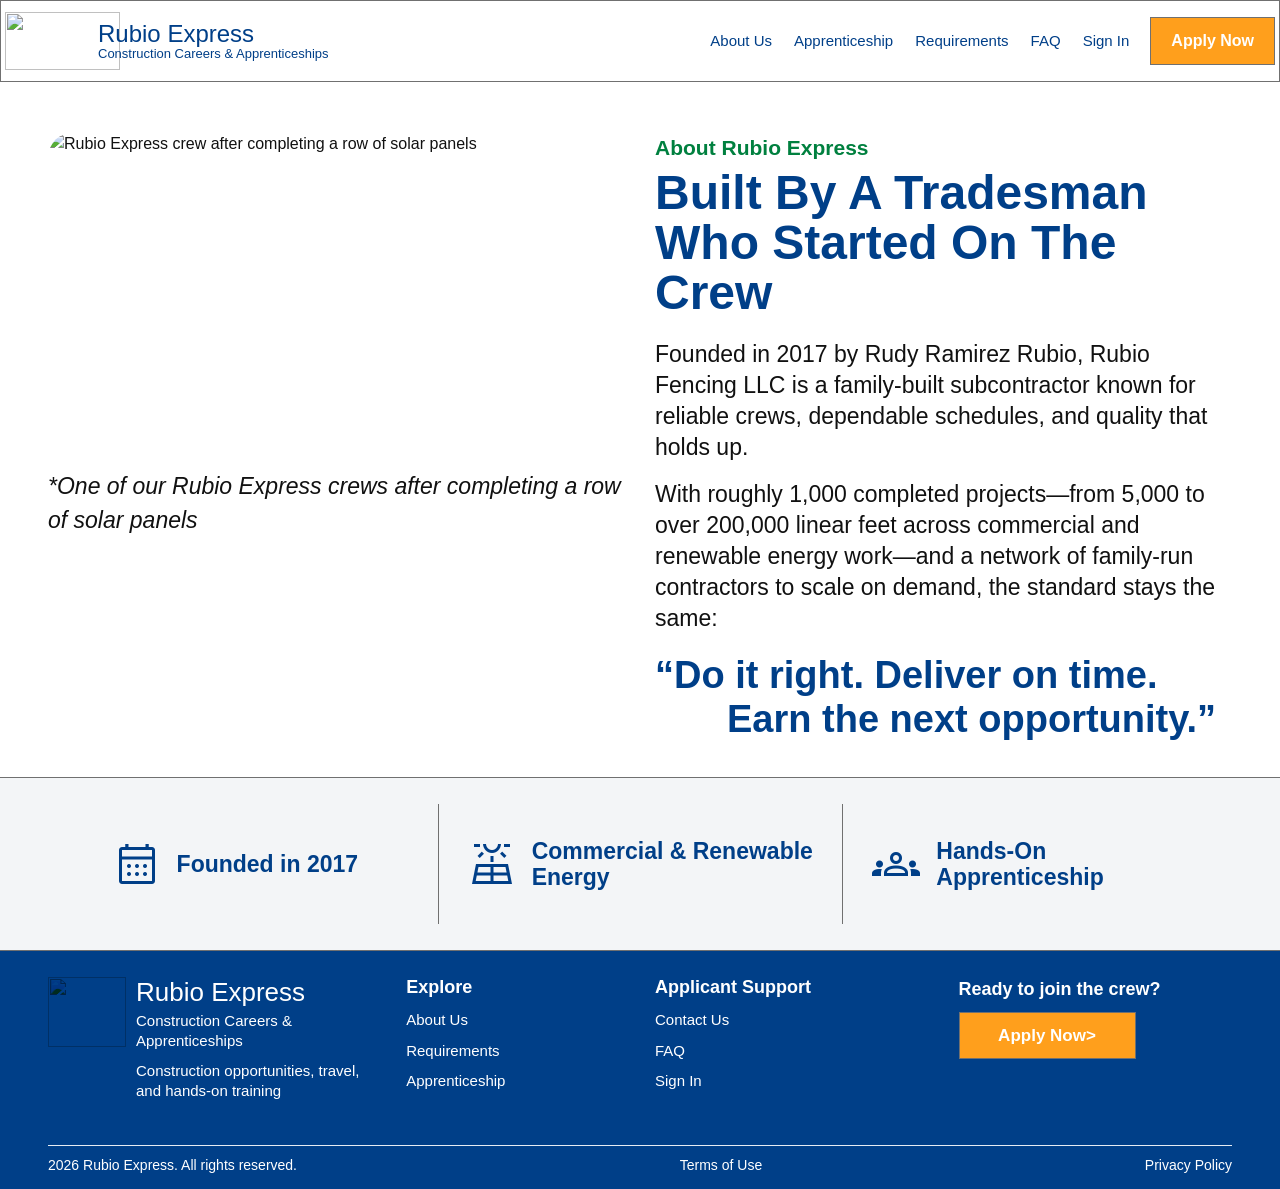
==== about.html @ 96857c82 "Add files via upload" ====
<!doctype html>
<html lang="en">
<head>
  <meta charset="utf-8">
  <meta name="viewport" content="width=device-width, initial-scale=1">
  <title>Rubio Express | About</title>

  <!-- Bootstrap CSS styles the navigation and page layout. -->
  <link rel="stylesheet" href="https://cdn.jsdelivr.net/npm/bootstrap@4.6.2/dist/css/bootstrap.min.css"
        integrity="sha384-xOolHFLEh07PJGoPkLv1IbcEPTNtaed2xpHsD9ESMhqIYd0nLMwNLD69Npy4HI+N"
        crossorigin="anonymous">

  <!-- CSS -->
  <link rel="stylesheet" href="style.css">
</head>
<body>
  <link rel="stylesheet"
      href="https://fonts.googleapis.com/css2?family=Material+Symbols+Outlined&amp;icon_names=calendar_month,groups,solar_power&amp;display=block">
	
  <!-- HEADER: logo, navigation, and the top Apply button. -->
  <header class="site-header">
    <nav class="navbar navbar-expand-lg navbar-light header-inner" aria-label="Main navigation">
      <a class="navbar-brand brand" href="index.html">
        <img class="brand-logo" src="assets/rubio-logo.png" alt="">
        <span class="brand-copy">
          <span class="brand-name">Rubio Express</span>
          <span class="brand-tagline">Construction Careers &amp; Apprenticeships</span>
        </span>
      </a>

      <button class="navbar-toggler" type="button" data-toggle="collapse"
              data-target="#mainNavigation" aria-controls="mainNavigation"
              aria-expanded="false" aria-label="Open navigation">
        <span class="navbar-toggler-icon"></span>
      </button>

      <div class="collapse navbar-collapse" id="mainNavigation">
        <ul class="navbar-nav ml-auto align-items-lg-center">
          <!-- links to pages from other XD artboards. -->
          <li class="nav-item"><a class="nav-link" href="about.html">About Us</a></li>
          <li class="nav-item"><a class="nav-link" href="apprenticeship.html">Apprenticeship</a></li>
          <li class="nav-item"><a class="nav-link" href="requirements.html">Requirements</a></li>
          <li class="nav-item"><a class="nav-link" href="faq.html">FAQ</a></li>
          <li class="nav-item"><a class="nav-link" href="sign-in.html">Sign In</a></li>
          <li class="nav-item">
            <a class="header-apply" href="apply.html">Apply Now</a>
          </li>
        </ul>
      </div>
    </nav>
  </header>

 <main>
  <section class="about-intro" aria-labelledby="about-title">
    <div class="page-width">
      <div class="row">

        <!-- Text comes first on phone; Bootstrap moves it right on desktop. -->
        <div class="col-lg-6 about-copy order-lg-2">
          <p class="about-eyebrow">About Rubio Express</p>

          <h1 class="about-title" id="about-title">
            Built By A Tradesman<br>
            Who Started On The Crew<span class="phone-period">.</span>
          </h1>

          <p class="about-description">
            Founded in 2017 by Rudy Ramirez Rubio, Rubio Fencing LLC is a
            family-built subcontractor known for reliable crews, dependable
            schedules, and quality that holds up.
          </p>

          <p class="about-description">
            With roughly 1,000 completed projects—from 5,000 to over 200,000
            linear feet across commercial and renewable energy work—and a
            network of family-run contractors to scale on demand, the standard
            stays the same:
          </p>

          <p class="about-quote">
            “Do it right. Deliver on time.
            <span>Earn the next opportunity.”</span>
          </p>
        </div>

        <!-- This appears on the left on desktop, below the text on phone. -->
        <div class="col-lg-6 about-photo order-lg-1">
          <img src="assets/rubio-crew.png.png"
               alt="Rubio Express crew after completing a row of solar panels">

          <p class="about-caption d-none d-lg-block">
            *One of our Rubio Express crews after completing a row of solar panels
          </p>
        </div>

      </div>
    </div>
  </section>

  <section class="about-highlights" aria-label="About Rubio Express highlights">
    <div class="page-width">
      <div class="row">
        <div class="col-lg-4">
          <div class="about-highlight">
            <span class="about-icon" aria-hidden="true">calendar_month</span>
            <p>Founded in 2017</p>
          </div>
        </div>

        <div class="col-lg-4">
          <div class="about-highlight">
            <span class="about-icon" aria-hidden="true">solar_power</span>
            <p>Commercial &amp; Renewable Energy</p>
          </div>
        </div>

        <div class="col-lg-4">
          <div class="about-highlight">
            <span class="about-icon" aria-hidden="true">groups</span>
            <p>Hands-On Apprenticeship</p>
          </div>
        </div>
      </div>
    </div>
  </section>
</main>

  <!-- PAGE FOOTER: brand, links, application prompt, and legal links. -->
  <footer class="site-footer">
    <div class="page-width">
      <div class="footer-main">
        <div class="footer-brand">
          <img class="footer-logo" src="assets/rubio-logo.png" alt="">
          <div>
            <h2>Rubio Express</h2>
            <p>Construction Careers &amp; Apprenticeships</p>
            <p class="footer-description">Construction opportunities, travel, and hands-on training</p>
          </div>
        </div>

        <nav class="footer-links" aria-label="Explore">
          <h2>Explore</h2>
          <a href="about.html">About Us</a>
          <a href="requirements.html">Requirements</a>
          <a href="apprenticeship.html">Apprenticeship</a>
        </nav>

        <nav class="footer-links" aria-label="Applicant support">
          <h2>Applicant Support</h2>
          <a href="contact.html">Contact Us</a>
          <a href="faq.html">FAQ</a>
          <a href="sign-in.html">Sign In</a>
        </nav>

        <div class="footer-cta">
          <p>Ready to join the crew?</p>
          <a class="button button-orange" href="apply.html">Apply Now <span aria-hidden="true">&gt;</span></a>
        </div>
      </div>

      <div class="footer-bottom">
        <p class="copyright">2026 Rubio Express. All rights reserved.</p>
        <a href="terms.html">Terms of Use</a>
        <a href="privacy.html">Privacy Policy</a>
      </div>
    </div>
  </footer>

  <!-- Bootstrap 4 scripts for the responsive navigation button -->
  <script src="https://cdn.jsdelivr.net/npm/jquery@3.5.1/dist/jquery.slim.min.js"
          integrity="sha384-DfXdz2htPH0lsSSs5nCTpuj/zy4C+OGpamoFVy38MVBnE+IbbVYUew+OrCXaRkfj"
          crossorigin="anonymous"></script>
  <script src="https://cdn.jsdelivr.net/npm/bootstrap@4.6.2/dist/js/bootstrap.bundle.min.js"
          integrity="sha384-Fy6S3B9q64WdZWQUiU+q4/2Lc9npb8tCaSX9FK7E8HnRr0Jz8D6OP9dO5Vg3Q9ct"
          crossorigin="anonymous"></script>
</body>
</html>
---- style.css ----
/* COLORS taken from the Rubio Express Home artboard in XD. */
:root {
  --rubio-blue: #003f88;
  --rubio-green: #00803f;
  --rubio-orange: #ff9f1c;
  --light-gray: #f3f5f7;
  --dark-text: #111111;
}

* {
  box-sizing: border-box;
}

html {
  scroll-behavior: smooth;
}

body {
  margin: 0;
  color: var(--dark-text);
  font-family: "Segoe UI", Arial, sans-serif;
}

a {
  color: inherit;
}

a:focus-visible,
button:focus-visible {
  outline: 3px solid #111111;
  outline-offset: 3px;
}

.page-width {
  width: calc(100% - 96px);
  max-width: 1270px;
  margin-right: auto;
  margin-left: auto;
}

/* HEADER */
.site-header {
  border: 1px solid #707070;
  background: #ffffff;
}

.header-inner {
  width: 100%;
  max-width: 1366px;
  min-height: 80px;
  margin: 0 auto;
  padding: 0 4px;
}

.brand {
  display: flex;
  align-items: center;
  margin-right: 18px;
  padding: 0;
  white-space: nowrap;
}

.brand-logo {
  width: 115px;
  height: 58px;
  margin-right: -22px;
  object-fit: cover;
}

.brand-copy {
  display: flex;
  flex-direction: column;
  color: var(--rubio-blue);
  line-height: 1.15;
}

.brand-name {
  font-size: 24px;
}

.brand-tagline {
  font-size: 13px;
}

.site-header .navbar-nav .nav-link {
  padding: 10px 11px;
  color: var(--rubio-blue);
  font-size: 15px;
}

.site-header .navbar-nav .nav-link {
  border-radius: 4px;
  transition: background-color 0.2s ease, color 0.2s ease;
}

.site-header .navbar-nav .nav-link:hover,
.site-header .navbar-nav .nav-link:focus {
  color: var(--rubio-green);
  background-color: #e8f5e9;
  text-decoration: none;
}

.header-apply {
  display: inline-block;
  margin-left: 10px;
  padding: 11px 20px;
  border: 1px solid #707070;
  background: var(--rubio-orange);
  color: #ffffff;
  font-size: 16px;
  font-weight: 700;
  text-decoration: none;
}

.header-apply:hover,
.button-orange:hover {
  background: #ed8e0d;
  color: #ffffff;
  text-decoration: none;
}

/* HERO / BODY */
.hero {
  padding: 31px 0 38px;
  background: #ffffff;
}

.hero-inner {
  display: grid;
  grid-template-columns: minmax(0, 0.78fr) minmax(0, 1fr);
  gap: 28px;
  align-items: center;
}

.hero-copy {
  padding-top: 8px;
}

.eyebrow {
  margin: 0 0 4px;
  color: var(--rubio-green);
  font-size: 25px;
  font-weight: 700;
  line-height: 1.15;
  text-transform: uppercase;
}

.hero h1 {
  margin: 0;
  color: var(--rubio-blue);
  font-size: 61px;
  font-weight: 700;
  line-height: 0.98;
}

.hero-description {
  max-width: 560px;
  margin: 24px 0 24px 10px;
  font-size: 23px;
  line-height: 1.4;
}

.hero-actions {
  display: flex;
  flex-wrap: wrap;
  gap: 12px;
  margin-left: 40px;
}

.button {
  display: inline-flex;
  min-height: 52px;
  align-items: center;
  justify-content: center;
  padding: 10px 17px;
  font-size: 19px;
  font-weight: 700;
  text-align: center;
  text-decoration: none;
}

.button-orange {
  min-width: 207px;
  border: 1px solid #707070;
  background: var(--rubio-orange);
  color: #ffffff;
}

.button-outline {
  min-width: 248px;
  border: 1px solid var(--rubio-blue);
  background: #ffffff;
  color: var(--rubio-blue);
}

.button-outline:hover {
  background: #edf3fa;
  color: var(--rubio-blue);
  text-decoration: none;
}

.hero-photo img {
  display: block;
  width: 100%;
  aspect-ratio: 697 / 410;
  border-radius: 27px;
  object-fit: cover;
  object-position: center;
}

/* THREE BENEFITS */
.benefits-band {
  padding: 40px 0;
  border-top: 1px solid #707070;
  background: var(--light-gray);
}

.benefits-grid {
  display: grid;
  grid-template-columns: repeat(3, minmax(0, 1fr));
  gap: 40px;
}

.benefit-card {
  display: grid;
  min-height: 132px;
  grid-template-columns: 55px 1fr;
  gap: 14px;
  align-items: center;
  padding: 18px 20px;
  border: 1px solid #d4d8dc;
  background: #ffffff;
}

.benefit-icon {
  display: flex;
  width: 48px;
  height: 48px;
  align-items: center;
  justify-content: center;
  border-radius: 50%;
  background: #eef3f8;
  color: var(--rubio-blue);
  font-size: 29px;
  font-weight: 700;
  line-height: 1;
}

.benefit-card h2 {
  margin: 0 0 10px;
  color: var(--rubio-blue);
  font-size: 21px;
  font-weight: 600;
  line-height: 1.15;
}

.benefit-card p {
  margin: 0;
  color: var(--rubio-blue);
  font-size: 16px;
  line-height: 1.35;
}

/* FOOTER */
.site-footer {
  padding: 26px 0 12px;
  background: var(--rubio-blue);
  color: #ffffff;
}

.footer-main {
  display: grid;
  grid-template-columns: 1.2fr 0.8fr 1fr 1fr;
  gap: 30px;
  align-items: start;
  min-height: 168px;
}

.footer-brand {
  display: flex;
  gap: 10px;
  align-items: flex-start;
}

.footer-logo {
  width: 78px;
  height: 70px;
  object-fit: cover;
  mix-blend-mode: multiply;
}

.footer-brand h2 {
  margin: 0 0 2px;
  font-size: 26px;
  font-weight: 400;
}

.footer-brand p,
.footer-cta p {
  margin: 0 0 9px;
  font-size: 15px;
  line-height: 1.35;
}

.footer-brand .footer-description {
  max-width: 285px;
  margin-top: 10px;
}

.footer-links h2,
.footer-cta p {
  margin: 0 0 10px;
  font-size: 18px;
  font-weight: 600;
}

.footer-links a {
  display: block;
  width: fit-content;
  margin: 0 0 8px;
  color: #ffffff;
  font-size: 15px;
  text-decoration: none;
}

.footer-cta .button {
  min-width: 177px;
  min-height: 43px;
  font-size: 17px;
}

.footer-bottom {
  display: flex;
  min-height: 32px;
  align-items: center;
  justify-content: space-between;
  gap: 16px;
  padding-top: 8px;
  border-top: 1px solid rgba(255, 255, 255, 0.9);
  font-size: 14px;
}

.footer-bottom p {
  margin: 0;
}

.footer-bottom a {
  color: #ffffff;
  text-decoration: none;
}

.footer-bottom a:hover {
  text-decoration: underline;
}

/* PHONE LAYOUT */
@media (max-width: 992.98px) {
  .header-inner {
    padding: 0 10px;
  }

  .site-header .navbar-collapse {
    padding: 8px 0 14px;
  }

  .site-header .navbar-nav .nav-link {
    padding: 8px 0;
  }

  .header-apply {
    margin: 8px 0 0;
  }

  .page-width {
    width: calc(100% - 40px);
  }

  .hero-inner {
    grid-template-columns: 1fr;
    gap: 18px;
  }

  .hero-copy {
    padding-top: 0;
  }

  .hero h1 {
    font-size: 42px;
  }

  .hero-description {
    font-size: 19px;
  }

  .benefits-grid {
    grid-template-columns: 1fr;
    gap: 14px;
  }

  .footer-main {
    grid-template-columns: 1fr 1fr;
    gap: 24px;
  }
}

@media (max-width: 575.98px) {
  .header-inner {
    min-height: 58px;
  }

  .brand {
    margin-right: auto;
  }

  .brand-logo {
    width: 52px;
    height: 49px;
    margin-right: -8px;
  }

  .brand-name {
    font-size: 14px;
  }

  .brand-tagline {
    font-size: 8px;
  }

  .page-width {
    width: calc(100% - 28px);
  }

  .hero {
    padding: 18px 0 24px;
  }

  .eyebrow {
    margin-bottom: 3px;
    font-size: 15px;
  }

  .hero h1 {
    font-size: 35px;
    line-height: 1.04;
  }

  .hero-description {
    margin: 18px 0;
    font-size: 18px;
    line-height: 1.35;
  }

  .hero-actions {
    flex-direction: column;
    align-items: center;
    gap: 8px;
    margin: 0 0 2px;
  }

  .button {
    min-height: 42px;
    font-size: 16px;
  }

  .hero-actions .button-orange {
    min-width: 128px;
  }

  .hero-actions .button-outline {
    min-width: 220px;
  }

  .hero-photo img {
    aspect-ratio: 365 / 174;
    border-radius: 24px;
  }

  .benefits-band {
    padding: 22px 0;
  }

  .benefit-card {
    min-height: 128px;
    grid-template-columns: 48px 1fr;
    gap: 12px;
    padding: 15px;
  }

  .benefit-icon {
    width: 42px;
    height: 42px;
    font-size: 25px;
  }

  .benefit-card h2 {
    margin-bottom: 7px;
    font-size: 18px;
  }

  .benefit-card p {
    font-size: 14px;
  }

  .site-footer {
    padding: 18px 0 10px;
  }

  .footer-main {
    grid-template-columns: 1fr;
    gap: 16px;
    min-height: 0;
  }

  .footer-logo {
    width: 70px;
    height: 62px;
  }

  .footer-brand h2 {
    font-size: 22px;
  }

  .footer-brand p,
  .footer-cta p {
    font-size: 13px;
  }

  /* The phone artboard keeps the footer brand and Apply button, not the link columns. */
  .footer-links {
    display: none;
  }

  .footer-cta {
    display: flex;
    align-items: center;
    justify-content: space-between;
    gap: 8px;
  }

  .footer-cta p {
    margin: 0;
    font-size: 15px;
    font-weight: 600;
  }

  .footer-cta .button {
    min-width: 150px;
    min-height: 40px;
    padding: 8px 12px;
    font-size: 15px;
  }

  .footer-bottom {
    display: grid;
    grid-template-columns: 1fr 1fr;
    gap: 8px;
    margin-top: 12px;
    text-align: center;
  }

  .copyright {
    grid-column: 1 / -1;
    order: -1;
  }

  .footer-bottom a:first-of-type {
    text-align: left;
  }

  .footer-bottom a:last-of-type {
    text-align: right;
  }
}

.about-intro {
  padding: 50px 0 36px;
}

.about-eyebrow {
  margin: 0 0 4px;
  color: var(--rubio-green);
  font-size: 21px;
  font-weight: 700;
}

.about-title {
  margin: 0 0 20px;
  color: var(--rubio-blue);
  font-size: 48px;
  font-weight: 700;
  line-height: 1.05;
}

.about-description {
  margin: 0 0 16px;
  font-size: 23px;
  line-height: 1.35;
}

.about-quote {
  margin: 20px 0 0;
  color: var(--rubio-blue);
  font-size: 38px;
  font-weight: 700;
  line-height: 1.15;
}

.about-quote span {
  display: block;
  margin-left: 72px;
}

.about-photo img {
  display: block;
  width: 100%;
  aspect-ratio: 658 / 366;
  border-radius: 26px;
  object-fit: cover;
}

.about-caption {
  margin: 16px 0 0;
  font-size: 23px;
  font-style: italic;
}

.about-highlights {
  padding: 26px 0;
  border-top: 1px solid #707070;
  border-bottom: 1px solid #707070;
  background: var(--light-gray);
}

.about-highlight {
  display: flex;
  min-height: 120px;
  align-items: center;
  justify-content: center;
  gap: 16px;
  padding: 14px;
}

.about-icon {
  color: var(--rubio-blue);
  font-family: "Material Symbols Outlined";
  font-size: 48px;
  line-height: 1;
}

.about-highlight p {
  margin: 0;
  color: var(--rubio-blue);
  font-size: 23px;
  font-weight: 700;
  line-height: 1.15;
}

.phone-period {
  display: none;
}

@media (max-width: 991.98px) {
  .about-intro {
    padding: 18px 0 24px;
  }

  .about-title {
    font-size: 31px;
  }

  .about-description {
    font-size: 19px;
  }

  .about-quote {
    margin-top: 18px;
    font-size: 25px;
  }

  .about-quote span {
    margin-left: 31px;
  }

  .about-photo {
    margin-top: 16px;
  }

  .about-highlight {
    min-height: 72px;
    justify-content: flex-start;
    padding: 10px 28px;
  }

  .phone-period {
    display: inline;
  }
}

/* Divider lines between the About highlights */
.about-highlights .row > div + div {
  border-left: 1px solid #707070;
}

@media (max-width: 991.98px) {
  .about-highlights .row > div + div {
    border-left: 0;
    border-top: 1px solid #707070;
  }
}

/* APPRENTICESHIP PAGE */
.apprenticeship-page {
  color: #26334a;
}

/* Introduction */
.apprenticeship-intro {
  padding: 54px 0 40px;
}

.apprenticeship-intro-grid {
  display: grid;
  grid-template-columns: minmax(0, 640fr) minmax(0, 598fr);
  gap: 32px;
  align-items: start;
}

.apprenticeship-kicker {
  margin: 0 0 10px;
  color: #00803f;
  font-size: 24px;
  font-weight: 700;
  line-height: 30px;
}

.apprenticeship-intro h1 {
  margin: 0 0 20px;
  color: #003f88;
  font-size: 60px;
  font-weight: 700;
  line-height: 68px;
}

.apprenticeship-lead {
  margin: 0;
  font-size: 24px;
  line-height: 32px;
}

.apprenticeship-photo img {
  display: block;
  width: 100%;
  height: 352px;
  border-radius: 12px;
  object-fit: cover;
}

/* Reading column and sidebar */
.apprenticeship-layout {
  display: grid;
  grid-template-columns: minmax(0, 774fr) minmax(0, 444fr);
  gap: 52px;
  align-items: start;
}

.apprenticeship-divider {
  border: 0;
  border-top: 1px solid #d6dfea;
  margin: 0 0 20px;
}

.apprenticeship-topic h2 {
  margin: 0 0 18px;
  color: #003f88;
  font-size: 36px;
  font-weight: 700;
  line-height: 44px;
}

.apprenticeship-topic p,
.apprenticeship-topic li,
.apprenticeship-sidebar p {
  font-size: 22px;
  line-height: 30px;
}

.apprenticeship-topic p {
  margin: 0 0 12px;
}

.apprenticeship-topic ul {
  margin: 0 0 12px;
  padding-left: 22px;
}

.apprenticeship-topic.divided-topic {
  margin-top: 26px;
  padding-top: 20px;
  border-top: 1px solid #d6dfea;
}

.apprenticeship-sidebar {
  min-height: 1088px;
  padding: 44px 32px;
  border-radius: 12px;
  background: #f3f5f7;
}

.apprenticeship-sidebar h2 {
  margin: 0 0 18px;
  color: #003f88;
  font-size: 28px;
  font-weight: 600;
  line-height: 36px;
}

.apprenticeship-sidebar p {
  margin: 0 0 14px;
}

.apprenticeship-sidebar .apprenticeship-divider {
  margin: 28px 0;
}

.apprenticeship-contact {
  color: #003f88;
  font-size: 22px;
  text-decoration: underline;
}

/* Closing section */
.apprenticeship-next-step {
  display: grid;
  grid-template-columns: 1fr 340px;
  align-items: start;
  margin-top: 32px;
  padding: 19px 0 18px;
  border-top: 1px solid #d6dfea;
}

.apprenticeship-next-step h2 {
  margin: 0 0 12px;
  color: #003f88;
  font-size: 36px;
  font-weight: 700;
  line-height: 44px;
}

.apprenticeship-next-step p {
  margin: 0 0 10px;
  font-size: 22px;
  line-height: 30px;
}

.apprenticeship-next-step > div > a {
  color: #003f88;
  font-size: 20px;
  text-decoration: underline;
}

.apprenticeship-button {
  display: flex;
  min-height: 64px;
  align-items: center;
  justify-content: center;
  margin-top: 24px;
  border-radius: 8px;
  background: #ff9f1c;
  color: #ffffff;
  font-size: 20px;
  font-weight: 700;
  text-decoration: none;
}

.apprenticeship-button:hover {
  background: #ed8e0d;
  color: #ffffff;
  text-decoration: none;
}

/* On smaller screens, put the columns one under another. */
@media (max-width: 991.98px) {
  .apprenticeship-intro {
    padding: 30px 0;
  }

  .apprenticeship-intro-grid,
  .apprenticeship-layout {
    grid-template-columns: 1fr;
    gap: 22px;
  }

  .apprenticeship-intro h1 {
    font-size: 42px;
    line-height: 48px;
  }

  .apprenticeship-photo img {
    height: 300px;
  }

  .apprenticeship-sidebar {
    min-height: 0;
  }

  .apprenticeship-next-step {
    grid-template-columns: 1fr;
    gap: 14px;
  }

  .apprenticeship-button {
    width: 100%;
    max-width: 340px;
    margin-top: 0;
  }
}

/* Smaller phone adjustments */
@media (max-width: 575.98px) {
  .apprenticeship-intro h1 {
    font-size: 35px;
    line-height: 40px;
  }

  .apprenticeship-kicker {
    font-size: 18px;
  }

  .apprenticeship-lead,
  .apprenticeship-topic p,
  .apprenticeship-topic li,
  .apprenticeship-sidebar p {
    font-size: 18px;
    line-height: 26px;
  }

  .apprenticeship-topic h2,
  .apprenticeship-next-step h2 {
    font-size: 28px;
    line-height: 34px;
  }

  .apprenticeship-sidebar h2 {
    font-size: 24px;
    line-height: 30px;
  }

  .apprenticeship-photo img {
    height: 220px;
  }
}

/* Requirements page text colors from the artboard. */
.requirements-page {
  color: #000000;
}

.requirements-page h1,
.requirements-page h2,
.requirements-page h3 {
  color: var(--rubio-blue);
}

.requirements-kicker {
  color: var(--rubio-green);
}

/* Horizontal divider lines. */
.requirements-divider {
  width: calc(100% - 10px);
  margin: 30px auto;
  border: 0;
  border-top: 1.5px solid #707070;
}

/* Three desktop expectation columns. */
.requirements-expectation-column {
  padding: 20px 28px;
}

.requirements-expectation-column:not(:last-child) {
  border-right: 1px solid #707070;
}

/* Applicant panel: XD uses a pale gray fill and rounded border. */
.requirements-applicants {
  width: calc(100% - 74px);
  max-width: 1292px;
  margin: 32px auto;
  padding: 28px 0;
  border: 1px solid #707070;
  border-radius: 22px;
  background: #e6ecf0;
}

.requirements-applicants .page-width {
  width: calc(100% - 32px);
  max-width: none;
}

.requirements-applicant-column {
  padding: 8px 22px;
}

.requirements-applicant-column + .requirements-applicant-column,
.requirements-ready {
  border-left: 1px solid #707070;
}

.requirements-detail-column {
  padding: 12px 24px;
}

/* Contact link is blue and underlined in the XD artboard. */
.requirements-contact-link {
  color: #1b94f1;
  text-decoration: underline;
}

/* Phone layout: Bootstrap stacks the columns; change dividers to match XD. */
@media (max-width: 767.98px) {
  .requirements-divider {
    width: 100%;
    margin: 22px auto;
  }

  .requirements-expectation-column {
    padding: 18px 12px 24px;
    border-right: 0 !important;
  }

  .requirements-expectation-column:not(:last-child) {
    border-bottom: 1px solid #707070;
  }

  .requirements-applicants {
    width: 100%;
    margin: 20px auto;
    padding: 24px 0;
    border-radius: 14px;
  }

  .requirements-applicants .page-width {
    width: calc(100% - 26px);
  }

  .requirements-applicant-column + .requirements-applicant-column,
  .requirements-ready {
    border-left: 0;
  }

  .requirements-detail-column {
    padding: 12px 4px;
  }
}
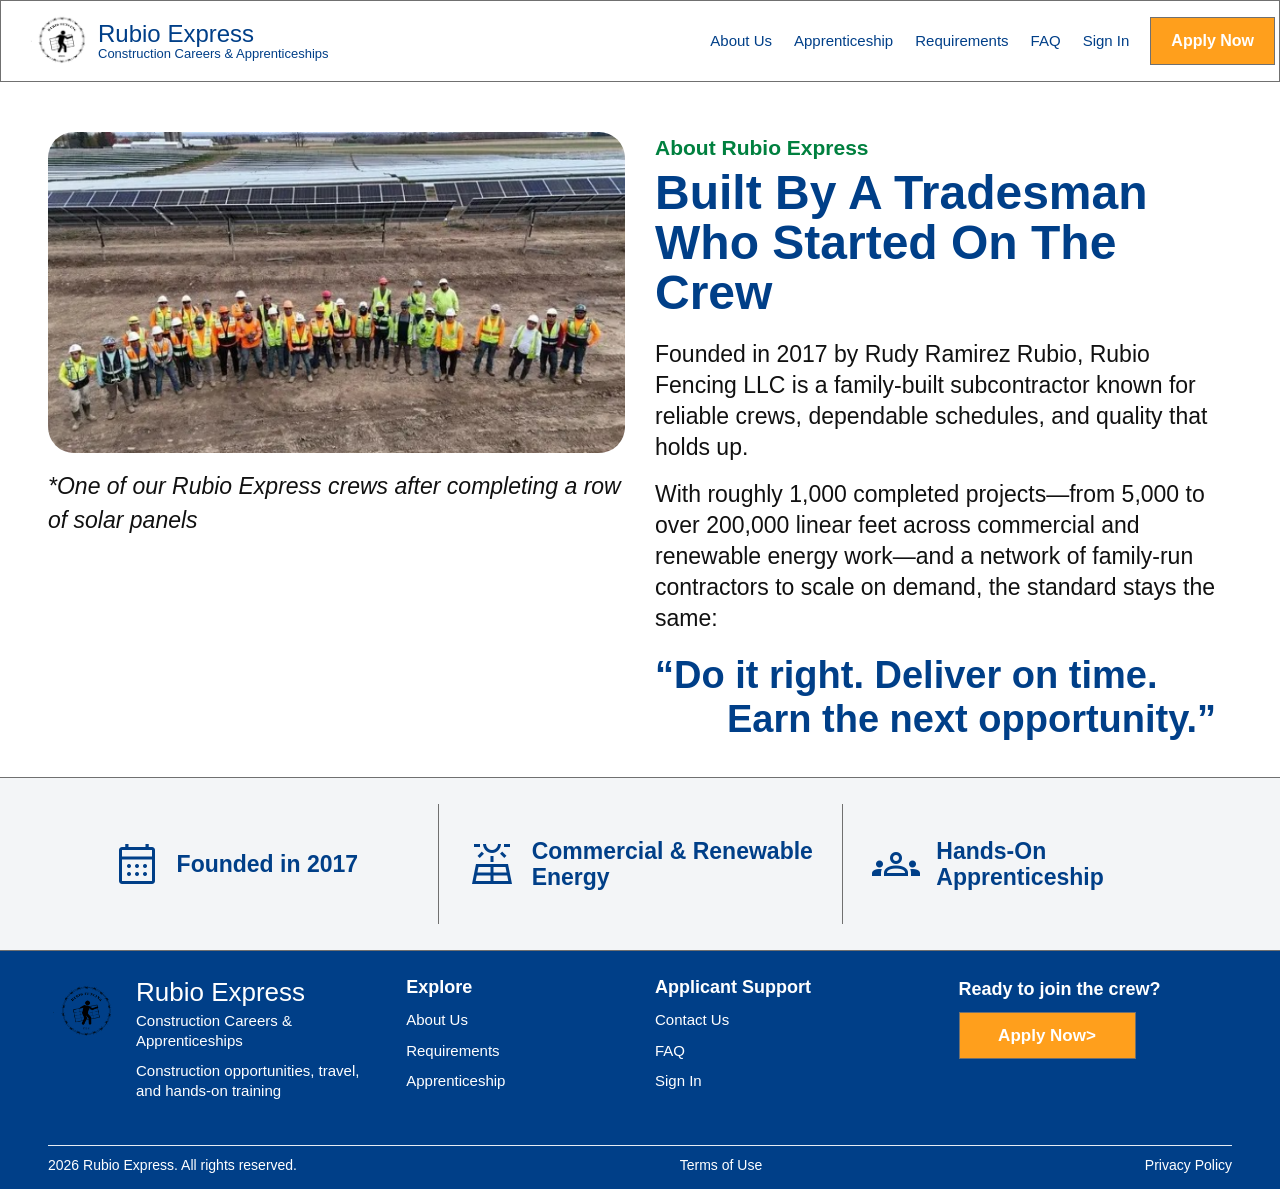
==== commit dc926a23: "Update about.html" ====
--- a/about.html
+++ b/about.html
@@ -21,7 +21,7 @@
   <header class="site-header">
     <nav class="navbar navbar-expand-lg navbar-light header-inner" aria-label="Main navigation">
       <a class="navbar-brand brand" href="index.html">
-        <img class="brand-logo" src="assets/rubio-logo.png" alt="">
+        <img class="brand-logo" src="rubio-logo.png" alt="">
         <span class="brand-copy">
           <span class="brand-name">Rubio Express</span>
           <span class="brand-tagline">Construction Careers &amp; Apprenticeships</span>
@@ -85,7 +85,7 @@
 
         <!-- This appears on the left on desktop, below the text on phone. -->
         <div class="col-lg-6 about-photo order-lg-1">
-          <img src="assets/rubio-crew.png.png"
+          <img src="rubio-crew.png.png"
                alt="Rubio Express crew after completing a row of solar panels">
 
           <p class="about-caption d-none d-lg-block">
@@ -130,7 +130,7 @@
     <div class="page-width">
       <div class="footer-main">
         <div class="footer-brand">
-          <img class="footer-logo" src="assets/rubio-logo.png" alt="">
+          <img class="footer-logo" src="rubio-logo.png" alt="">
           <div>
             <h2>Rubio Express</h2>
             <p>Construction Careers &amp; Apprenticeships</p>
